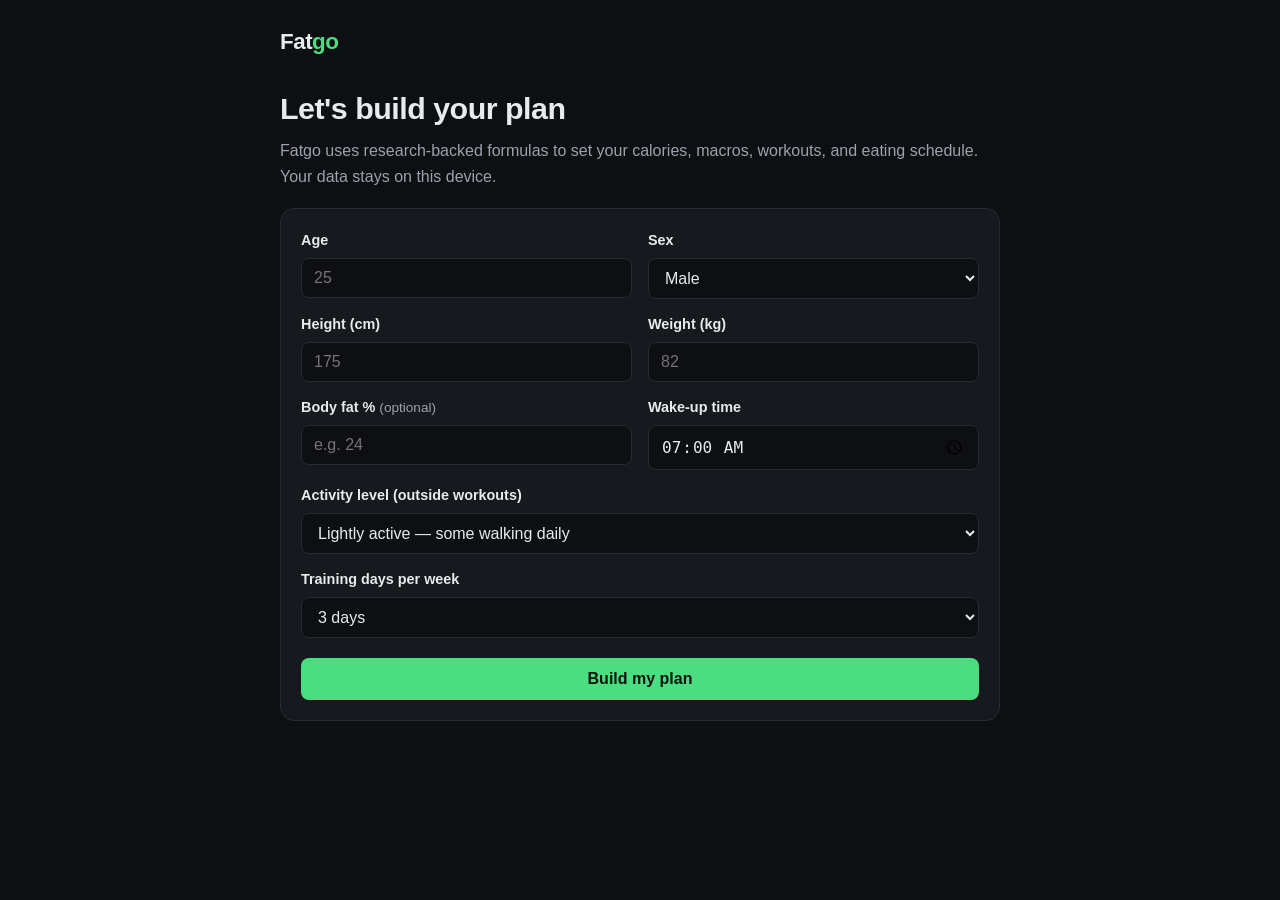
==== fatgo/index.html @ 60a0d727 "Add Fatgo — fat-loss planner web app (v1) Co-Authored-By: Claude Fable 5 <noreply@anthropic.com>" ====
<!DOCTYPE html>
<html lang="en">
<head>
  <meta charset="UTF-8">
  <meta name="viewport" content="width=device-width, initial-scale=1.0">
  <title>Fatgo — lower your body fat, backed by data</title>
  <link rel="stylesheet" href="style.css">
</head>
<body>

  <header class="topbar">
    <div class="logo">Fat<span>go</span></div>
    <button id="edit-profile-btn" class="ghost-btn hidden">Edit profile</button>
  </header>

  <!-- ============ SETUP / PROFILE ============ -->
  <section id="setup" class="screen">
    <h1>Let's build your plan</h1>
    <p class="sub">Fatgo uses research-backed formulas to set your calories, macros, workouts, and eating schedule. Your data stays on this device.</p>

    <form id="profile-form" class="card">
      <div class="grid-2">
        <label>Age
          <input type="number" id="age" min="14" max="90" required placeholder="25">
        </label>
        <label>Sex
          <select id="sex" required>
            <option value="male">Male</option>
            <option value="female">Female</option>
          </select>
        </label>
        <label>Height (cm)
          <input type="number" id="height" min="120" max="230" required placeholder="175">
        </label>
        <label>Weight (kg)
          <input type="number" id="weight" min="35" max="250" step="0.1" required placeholder="82">
        </label>
        <label>Body fat % <span class="opt">(optional)</span>
          <input type="number" id="bodyfat" min="4" max="60" step="0.5" placeholder="e.g. 24">
        </label>
        <label>Wake-up time
          <input type="time" id="wake" value="07:00" required>
        </label>
      </div>

      <label>Activity level (outside workouts)
        <select id="activity" required>
          <option value="1.2">Sedentary — desk job, little walking</option>
          <option value="1.375" selected>Lightly active — some walking daily</option>
          <option value="1.55">Moderately active — on my feet a lot</option>
          <option value="1.725">Very active — physical job</option>
        </select>
      </label>

      <label>Training days per week
        <select id="days" required>
          <option value="3" selected>3 days</option>
          <option value="4">4 days</option>
          <option value="5">5 days</option>
        </select>
      </label>

      <button type="submit" class="primary-btn">Build my plan</button>
    </form>
  </section>

  <!-- ============ DASHBOARD ============ -->
  <section id="dashboard" class="screen hidden">

    <h1 id="greeting">Your plan</h1>
    <p class="sub" id="goal-line"></p>

    <!-- Targets -->
    <div class="stat-row">
      <div class="stat card"><div class="stat-num" id="stat-cals">—</div><div class="stat-label">calories / day</div></div>
      <div class="stat card"><div class="stat-num" id="stat-protein">—</div><div class="stat-label">g protein</div></div>
      <div class="stat card"><div class="stat-num" id="stat-fat">—</div><div class="stat-label">g fat</div></div>
      <div class="stat card"><div class="stat-num" id="stat-carbs">—</div><div class="stat-label">g carbs</div></div>
    </div>
    <p class="fine" id="tdee-line"></p>

    <!-- Daily timeline -->
    <h2>Today's timeline</h2>
    <p class="sub">Your metabolism runs 24/7 — these are the moments in the day that actually move the needle.</p>
    <div class="card" id="timeline"></div>

    <!-- Workouts -->
    <h2>This week's workouts</h2>
    <div id="workout-list" class="workout-grid"></div>

    <!-- Food -->
    <h2>What to eat</h2>
    <div class="card">
      <ul class="food-list" id="food-list"></ul>
    </div>

    <!-- Weight log -->
    <h2>Track your progress</h2>
    <div class="card">
      <form id="log-form" class="log-row">
        <input type="number" id="log-weight" step="0.1" min="35" max="250" placeholder="Today's weight (kg)" required>
        <button type="submit" class="primary-btn">Log</button>
      </form>
      <canvas id="chart" width="800" height="240"></canvas>
      <p class="fine" id="trend-line">Log your weight each morning (after the bathroom, before eating) — daily numbers bounce around, the trend is what counts.</p>
    </div>

    <p class="fine disclaimer">Fatgo gives general fitness guidance, not medical advice.</p>
  </section>

  <script src="app.js"></script>
</body>
</html>
---- fatgo/style.css ----
/* Fatgo — dark, minimal */

:root {
  --bg: #0d0f12;
  --card: #16191e;
  --border: #262b33;
  --text: #e8eaed;
  --muted: #9aa3ad;
  --accent: #4ade80;      /* green — progress */
  --accent-dim: #1c3b2a;
}

* { margin: 0; padding: 0; box-sizing: border-box; }

body {
  background: var(--bg);
  color: var(--text);
  font-family: -apple-system, BlinkMacSystemFont, "Segoe UI", Roboto, sans-serif;
  line-height: 1.6;
  max-width: 760px;
  margin: 0 auto;
  padding: 0 20px 80px;
}

.topbar {
  display: flex;
  justify-content: space-between;
  align-items: center;
  padding: 24px 0;
}

.logo { font-size: 1.4rem; font-weight: 800; letter-spacing: -0.5px; }
.logo span { color: var(--accent); }

h1 { font-size: 1.9rem; letter-spacing: -0.5px; margin-bottom: 6px; }
h2 { font-size: 1.2rem; margin: 36px 0 10px; }

.sub { color: var(--muted); margin-bottom: 18px; }
.fine { color: var(--muted); font-size: 0.82rem; margin-top: 10px; }
.opt { color: var(--muted); font-weight: 400; font-size: 0.85rem; }
.hidden { display: none !important; }

.card {
  background: var(--card);
  border: 1px solid var(--border);
  border-radius: 14px;
  padding: 20px;
}

/* --- form --- */
form label {
  display: block;
  font-size: 0.9rem;
  font-weight: 600;
  margin-bottom: 14px;
}

input, select {
  display: block;
  width: 100%;
  margin-top: 6px;
  padding: 10px 12px;
  background: var(--bg);
  border: 1px solid var(--border);
  border-radius: 8px;
  color: var(--text);
  font-size: 1rem;
}

input:focus, select:focus { outline: none; border-color: var(--accent); }

.grid-2 {
  display: grid;
  grid-template-columns: 1fr 1fr;
  gap: 0 16px;
}

.primary-btn {
  background: var(--accent);
  color: #08130c;
  border: none;
  border-radius: 8px;
  padding: 12px 22px;
  font-size: 1rem;
  font-weight: 700;
  cursor: pointer;
  width: 100%;
  margin-top: 6px;
}
.primary-btn:hover { filter: brightness(1.1); }

.ghost-btn {
  background: none;
  border: 1px solid var(--border);
  color: var(--muted);
  border-radius: 8px;
  padding: 6px 14px;
  cursor: pointer;
  font-size: 0.85rem;
}
.ghost-btn:hover { color: var(--text); border-color: var(--muted); }

/* --- stats --- */
.stat-row {
  display: grid;
  grid-template-columns: repeat(4, 1fr);
  gap: 12px;
}
.stat { text-align: center; padding: 16px 8px; }
.stat-num { font-size: 1.5rem; font-weight: 800; color: var(--accent); }
.stat-label { font-size: 0.78rem; color: var(--muted); }

/* --- timeline --- */
.tl-item {
  display: flex;
  gap: 14px;
  padding: 10px 0;
  border-bottom: 1px solid var(--border);
}
.tl-item:last-child { border-bottom: none; }
.tl-time {
  min-width: 64px;
  font-weight: 700;
  color: var(--accent);
  font-variant-numeric: tabular-nums;
}
.tl-what { font-weight: 600; }
.tl-why { color: var(--muted); font-size: 0.85rem; }

/* --- workouts --- */
.workout-grid { display: grid; gap: 12px; }
.workout { padding: 16px 20px; }
.workout h3 { font-size: 1rem; margin-bottom: 4px; }
.workout .day-tag {
  color: var(--accent);
  font-size: 0.78rem;
  font-weight: 700;
  text-transform: uppercase;
  letter-spacing: 0.5px;
}
.workout ul { margin: 8px 0 0 18px; color: var(--muted); font-size: 0.9rem; }

/* --- food --- */
.food-list { list-style: none; }
.food-list li {
  padding: 8px 0;
  border-bottom: 1px solid var(--border);
  font-size: 0.92rem;
}
.food-list li:last-child { border-bottom: none; }
.food-list b { color: var(--accent); }

/* --- log / chart --- */
.log-row { display: flex; gap: 10px; margin-bottom: 14px; }
.log-row input { margin-top: 0; flex: 1; }
.log-row .primary-btn { width: auto; margin-top: 0; }

canvas { width: 100%; height: auto; }

.disclaimer { margin-top: 40px; text-align: center; }

@media (max-width: 520px) {
  .stat-row { grid-template-columns: repeat(2, 1fr); }
  .grid-2 { grid-template-columns: 1fr; }
}
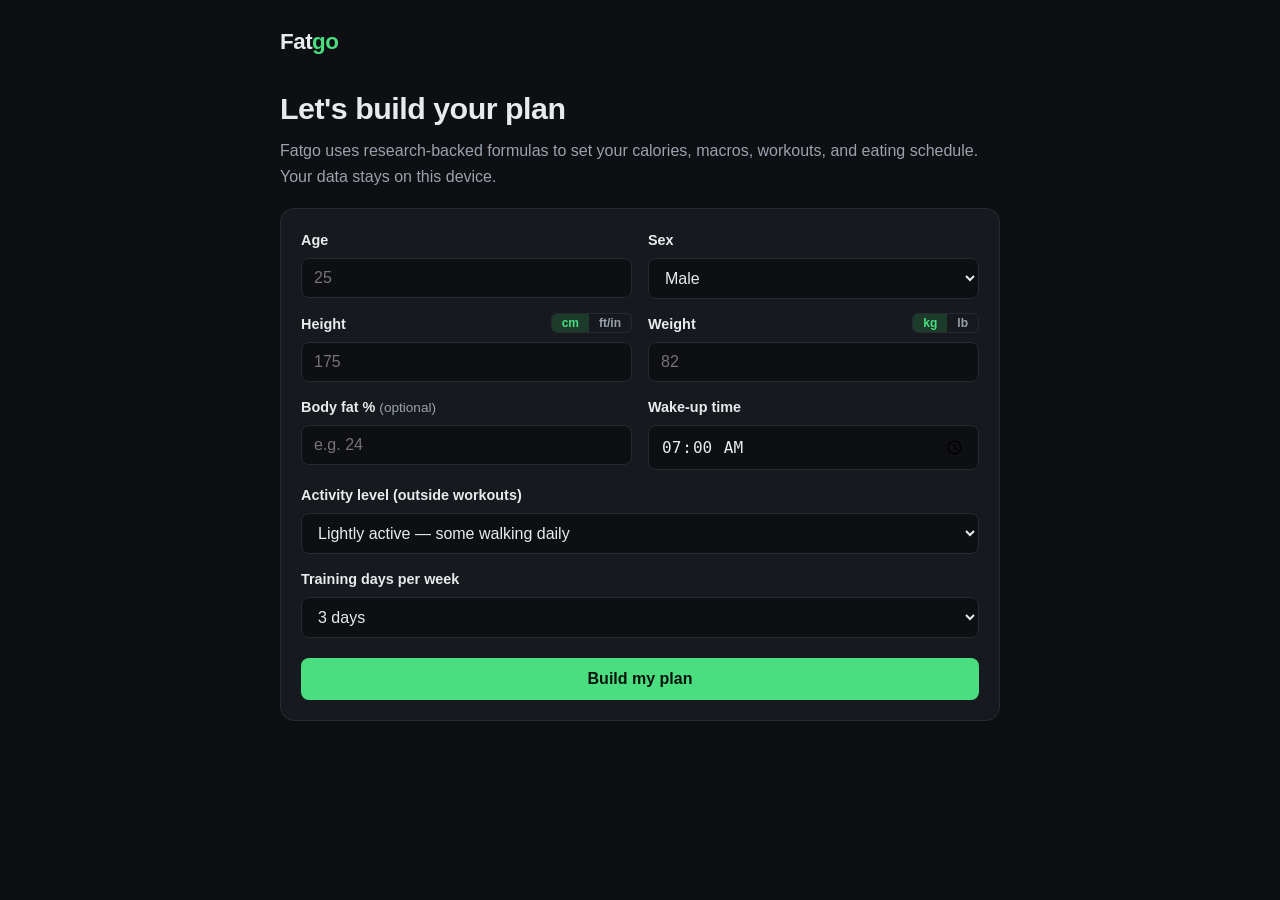
==== commit 69d1ca65: "Add kg/lb and cm/ft-in unit toggles Co-Authored-By: Claude Fable 5 <noreply@anthropic.com>" ====
--- a/fatgo/index.html
+++ b/fatgo/index.html
@@ -29,10 +29,20 @@
             <option value="female">Female</option>
           </select>
         </label>
-        <label>Height (cm)
-          <input type="number" id="height" min="120" max="230" required placeholder="175">
+        <label>Height
+          <span class="unit-toggle" data-for="height">
+            <button type="button" data-unit="cm" class="active">cm</button><button type="button" data-unit="ftin">ft/in</button>
+          </span>
+          <input type="number" id="height" min="120" max="230" step="0.1" required placeholder="175">
+          <div class="ftin hidden" id="height-ftin">
+            <input type="number" id="height-ft" min="3" max="7" placeholder="ft">
+            <input type="number" id="height-in" min="0" max="11.9" step="0.1" placeholder="in">
+          </div>
         </label>
-        <label>Weight (kg)
+        <label>Weight
+          <span class="unit-toggle" data-for="weight">
+            <button type="button" data-unit="kg" class="active">kg</button><button type="button" data-unit="lb">lb</button>
+          </span>
           <input type="number" id="weight" min="35" max="250" step="0.1" required placeholder="82">
         </label>
         <label>Body fat % <span class="opt">(optional)</span>
--- a/fatgo/style.css
+++ b/fatgo/style.css
@@ -68,6 +68,33 @@
 }
 
 input:focus, select:focus { outline: none; border-color: var(--accent); }
+
+.unit-toggle {
+  float: right;
+  display: inline-flex;
+  border: 1px solid var(--border);
+  border-radius: 6px;
+  overflow: hidden;
+}
+.unit-toggle button {
+  background: none;
+  border: none;
+  color: var(--muted);
+  padding: 2px 10px;
+  font-size: 0.75rem;
+  font-weight: 600;
+  cursor: pointer;
+}
+.unit-toggle button.active {
+  background: var(--accent-dim);
+  color: var(--accent);
+}
+
+.ftin {
+  display: grid;
+  grid-template-columns: 1fr 1fr;
+  gap: 10px;
+}
 
 .grid-2 {
   display: grid;
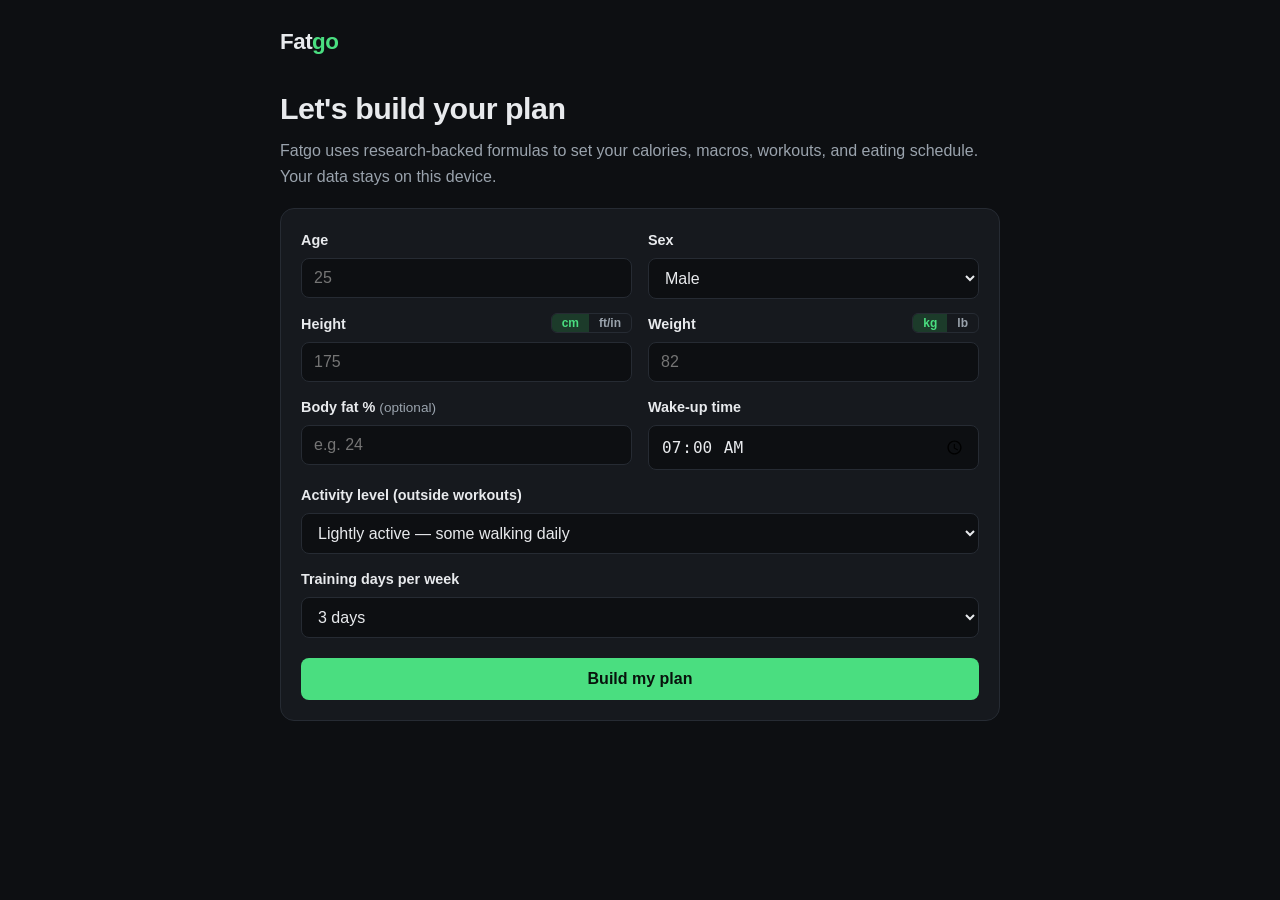
==== commit 441ad4c3: "Cache-bust fatgo assets so browsers pick up new JS/CSS on deploy Co-Authored-By: Claude Fable 5 <nor" ====
--- a/fatgo/index.html
+++ b/fatgo/index.html
@@ -4,7 +4,7 @@
   <meta charset="UTF-8">
   <meta name="viewport" content="width=device-width, initial-scale=1.0">
   <title>Fatgo — lower your body fat, backed by data</title>
-  <link rel="stylesheet" href="style.css">
+  <link rel="stylesheet" href="style.css?v=2">
 </head>
 <body>
 
@@ -118,6 +118,6 @@
     <p class="fine disclaimer">Fatgo gives general fitness guidance, not medical advice.</p>
   </section>
 
-  <script src="app.js"></script>
+  <script src="app.js?v=2"></script>
 </body>
 </html>
